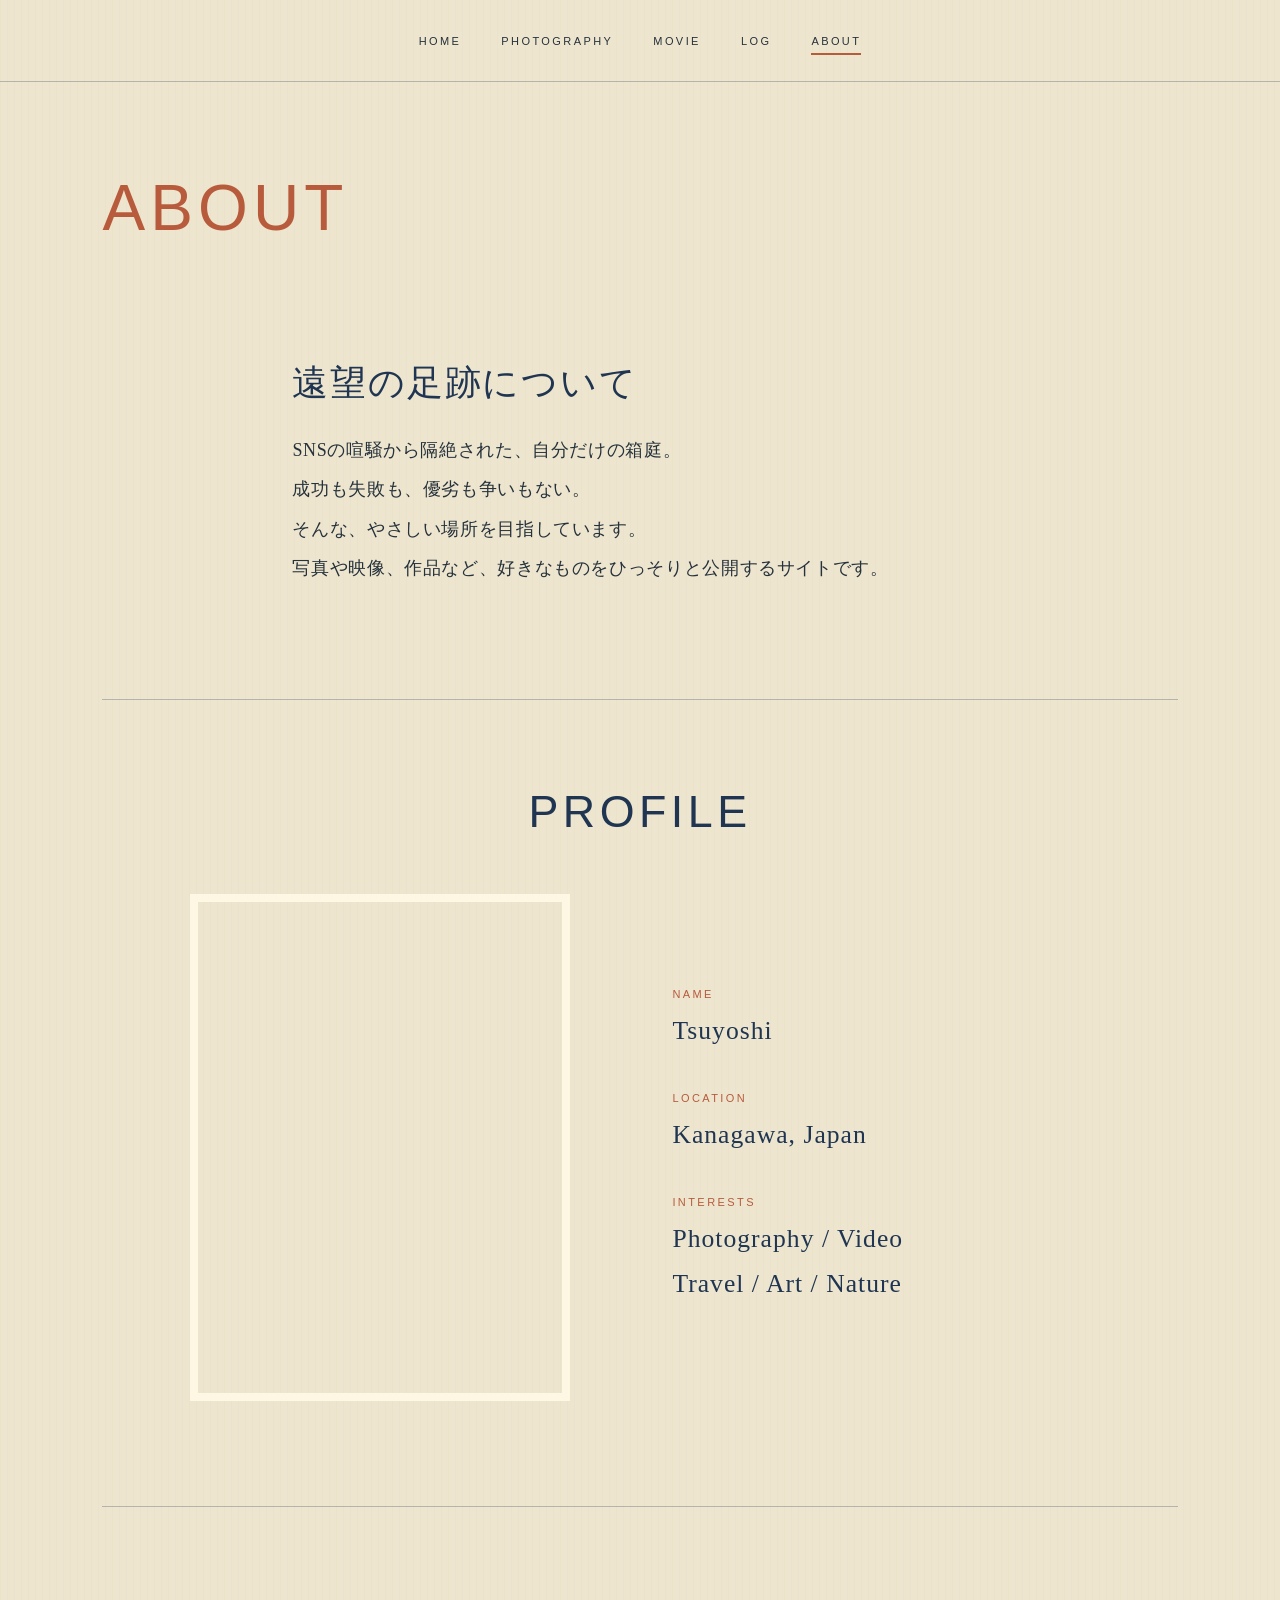
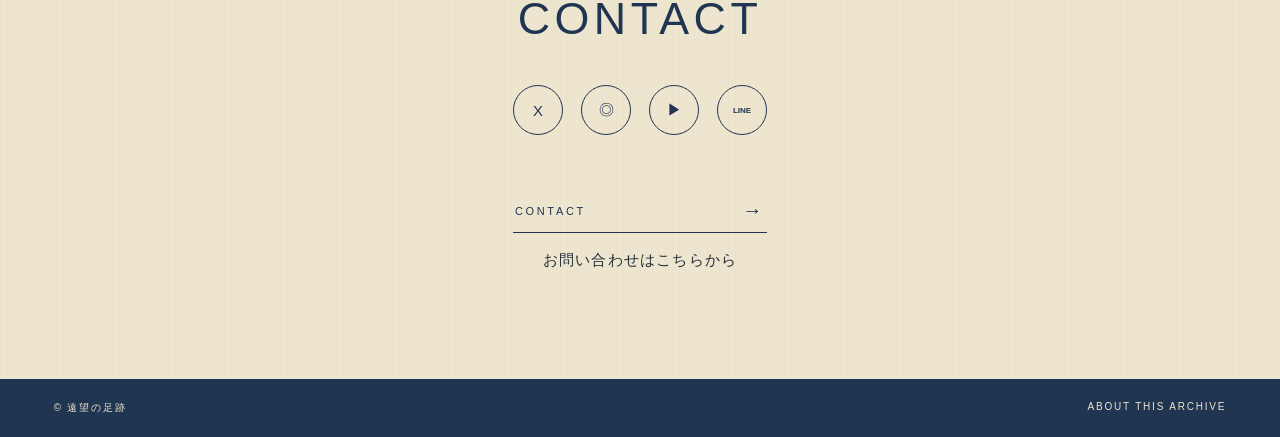
==== about.html @ 8e4e7ecf "遠望の足跡の完成版を公開" ====
<!doctype html>
<html lang="ja">
<head>
  <meta charset="utf-8">
  <meta name="viewport" content="width=device-width,initial-scale=1">
  <title>ABOUT｜遠望の足跡</title>
  <link rel="stylesheet" href="pages.css?v=20260721-1">
  <link rel="stylesheet" href="logo-layout.css?v=20260721-8">
</head>
<body data-page="about">
  <div id="previewBadge" class="preview" hidden>下書きプレビュー — まだ公開されていません</div>
  <header class="mast">
    <nav class="nav site-nav">
      <a class="local" href="./">HOME</a>
      <a class="local" href="gallery.html">PHOTOGRAPHY</a>
      <a class="local" href="films.html">MOVIE</a>
      <a class="local" href="log.html">LOG</a>
      <a aria-current="page" href="about.html">ABOUT</a>
    </nav>
  </header>
  <main>
    <section class="photo-intro about-intro">
      <h1>ABOUT</h1>
    </section>
    <section class="about-page about-statement">
      <h2>遠望の足跡について</h2>
      <p>SNSの喧騒から隔絶された、自分だけの箱庭。<br>成功も失敗も、優劣も争いもない。<br>そんな、やさしい場所を目指しています。<br>写真や映像、作品など、好きなものをひっそりと公開するサイトです。</p>
    </section>
    <section class="profile-section">
      <h2>PROFILE</h2>
      <div class="profile-layout">
        <div class="profile-photo" role="img" aria-label="プロフィール写真（仮）"></div>
        <dl class="profile-data">
          <div><dt>NAME</dt><dd>Tsuyoshi</dd></div>
          <div><dt>LOCATION</dt><dd>Kanagawa, Japan</dd></div>
          <div><dt>INTERESTS</dt><dd>Photography / Video<br>Travel / Art / Nature</dd></div>
        </dl>
      </div>
    </section>
    <section class="about-contact">
      <h2>CONTACT</h2>
      <nav class="about-socials" aria-label="SNSリンク">
        <a href="https://x.com/Koki_Sakuraba" target="_blank" rel="noopener noreferrer" aria-label="X（旧Twitter）">X</a>
        <a href="https://www.instagram.com/enbo_no_ashiato/" target="_blank" rel="noopener noreferrer" aria-label="Instagram">◎</a>
        <a href="https://www.youtube.com/channel/UClKih80X513urWB7ibAE87Q" target="_blank" rel="noopener noreferrer" aria-label="YouTube">▶</a>
        <a href="https://lin.ee/Te5DMjh" target="_blank" rel="noopener noreferrer" aria-label="LINE公式アカウント"><small>LINE</small></a>
      </nav>
      <a class="about-contact-link" href="mailto:enbo_no_ashiato@icloud.com"><span>CONTACT</span><b>→</b></a>
      <p>お問い合わせはこちらから</p>
    </section>
  </main>
  <footer><span>© 遠望の足跡</span><span>ABOUT THIS ARCHIVE</span></footer>
  <script src="site.js?v=20260721-4"></script>
</body>
</html>
---- pages.css ----
:root{--cream:#eee5cf;--paper:#f8f1df;--indigo:#1f3551;--ink:#26323b;--orange:#b75b3c;--line:rgba(31,53,81,.28)}*{box-sizing:border-box}html{scroll-behavior:smooth}body{margin:0;background:var(--cream);color:var(--ink);font-family:"Yu Mincho","Hiragino Mincho ProN",serif;background-image:linear-gradient(90deg,rgba(31,53,81,.02) 1px,transparent 1px);background-size:7px 100%}a{color:inherit;text-decoration:none}.preview{position:sticky;top:0;z-index:20;padding:9px;background:var(--orange);color:white;text-align:center;font:12px Arial,sans-serif}.mast{height:82px;border-bottom:1px solid var(--line);display:grid;grid-template-columns:220px 1fr 220px;align-items:center;padding:0 4.2vw}.logo img{display:block;width:190px;height:54px;object-fit:contain;object-position:left}.nav{justify-self:center;display:flex;gap:40px;font:11px Arial,sans-serif;letter-spacing:.22em;text-transform:uppercase}.nav a{position:relative}.nav a:hover:after,.nav a[aria-current=page]:after{content:"";position:absolute;left:0;right:0;bottom:-8px;height:2px;background:var(--orange)}.home{justify-self:end;font:10px Arial,sans-serif;letter-spacing:.18em}.hero{min-height:650px;display:grid;grid-template-columns:.75fr 1.25fr;gap:7vw;padding:62px 8vw;position:relative}.kicker{color:var(--orange);font:11px Arial,sans-serif;letter-spacing:.3em;text-transform:uppercase}.hero h1{margin:25px 0 0;color:var(--indigo);font-size:clamp(62px,8vw,120px);font-weight:400;line-height:.95;letter-spacing:-.08em}.reading{color:var(--indigo);font-size:11px;letter-spacing:.3em}.tagline{margin-top:32px;font-size:14px;line-height:2.1;letter-spacing:.06em}.hero-media{position:relative;min-height:510px}.hero-main,.hero-sub{position:absolute;background:center/cover;filter:sepia(.18) saturate(.72)}.hero-main{inset:0 14% 60px 0}.hero-sub{right:0;bottom:0;width:40%;height:235px;border:9px solid var(--paper);transform:rotate(2deg)}.feature{position:absolute;left:0;bottom:17px;font-size:11px;letter-spacing:.08em}.feature b{color:var(--orange);margin-right:12px}.selected{padding:66px 5vw 80px;background:var(--indigo);color:var(--cream)}.section-head{display:flex;justify-content:space-between;align-items:end;padding-bottom:18px;border-bottom:1px solid rgba(238,229,207,.3)}.section-head h2{margin:0;font-size:30px;font-weight:400;letter-spacing:.1em}.section-head a{font:10px Arial,sans-serif;letter-spacing:.18em}.cards{display:grid;grid-template-columns:repeat(3,1fr);gap:18px;margin-top:30px}.card-media{height:245px;background:center/cover;border:8px solid #17283e;filter:sepia(.16) saturate(.74)}.card h3{margin:13px 0 0;font-weight:400;font-size:15px}.card em{display:block;margin-top:7px;color:#d18767;font:italic 11px Georgia,serif}.card p{font-size:11px;line-height:1.8;color:rgba(238,229,207,.72)}.about{display:grid;grid-template-columns:.5fr 1.5fr;gap:7vw;padding:105px 14vw 120px 8vw}.about small{color:var(--orange);font:10px Arial,sans-serif;letter-spacing:.22em}.about h2,.intro h1{margin:0;color:var(--indigo);font-size:clamp(42px,5vw,72px);font-weight:400;line-height:1.4}.about p{font-size:14px;line-height:2.3}.intro{display:grid;grid-template-columns:.5fr 1.5fr;gap:7vw;padding:85px 8vw 70px;border-bottom:1px solid var(--line)}.intro small{color:var(--orange);font:10px Arial,sans-serif;letter-spacing:.22em}.intro p{max-width:620px;line-height:2}.works-grid{display:grid;grid-template-columns:repeat(2,minmax(0,1fr));gap:56px 24px;padding:70px 8vw 110px}.work:nth-child(3n+1){grid-column:span 2}.work-image{min-height:350px;background:center/cover;border:8px solid var(--paper);filter:sepia(.16) saturate(.74)}.work:nth-child(3n+1) .work-image{min-height:500px}.work h2{color:var(--indigo);font-size:20px;font-weight:400}.work p{font-size:12px;line-height:1.9}.video{position:relative;aspect-ratio:16/9;background:#17283e center/cover;border:8px solid var(--paper)}.video iframe{position:absolute;inset:0;width:100%;height:100%;border:0}.empty{grid-column:1/-1;padding:80px 20px;border:1px solid var(--line);text-align:center;line-height:2}footer{display:flex;justify-content:space-between;padding:22px 4.2vw;background:var(--indigo);color:var(--cream);font:10px Arial,sans-serif;letter-spacing:.18em}@media(max-width:760px){.mast{height:68px;grid-template-columns:1fr auto;padding:0 20px}.logo img{width:135px;height:48px}.nav{display:none}.hero{grid-template-columns:1fr;padding:48px 20px}.hero h1{font-size:64px}.hero-media{min-height:430px}.hero-main{right:12%;bottom:90px}.hero-sub{width:43%;height:170px}.cards{grid-template-columns:1fr}.selected{padding:48px 20px}.about,.intro{grid-template-columns:1fr;padding:70px 20px}.works-grid{grid-template-columns:1fr;padding:50px 20px 80px}.work:nth-child(3n+1){grid-column:auto}.work-image,.work:nth-child(3n+1) .work-image{min-height:280px}footer{padding:20px;gap:16px;flex-wrap:wrap}}
---- logo-layout.css ----
.page-index{color:var(--orange);font:10px Arial,sans-serif;letter-spacing:.25em}
.hero{grid-template-columns:.75fr 1.25fr;gap:7vw;padding-left:8vw}
.hero-logo-link{display:block;width:min(100%,470px);margin:28px 0 0}
.hero-logo{display:block;width:100%;height:auto}
.hero-main{inset:0 14% 60px 0}
.hero-sub{right:0;bottom:0;width:40%;height:235px;border:9px solid var(--paper);transform:rotate(2deg)}
.feature{display:none}
.tagline{font-size:0}.tagline:after{content:"旅、写真、記録。";font-size:14px}
.category-card{display:block;transition:transform .25s ease,opacity .25s ease}.category-card:hover{transform:translateY(-5px);opacity:.88}.category-card h3{letter-spacing:.12em}.category-card .card-media{transition:filter .25s ease}.category-card:hover .card-media{filter:sepia(.08) saturate(.95)}
.category-card em{font-style:normal}.selected .section-head>a{display:none}.selected .section-head h2{font-size:0}.selected .section-head h2:after{content:"足跡をたどる";font-size:30px}
.category-card h3{font-size:18px}.category-card em{font-size:13px}.category-card p{font-size:13px;line-height:1.9}
.about{display:grid;grid-template-columns:minmax(0,1fr) minmax(250px,360px);align-items:center;gap:8vw;padding:90px 8vw 105px}.about small{display:none}.about>div{max-width:900px}.about h2{font-size:clamp(22px,2.4vw,34px);line-height:1.65;letter-spacing:.02em;text-align:left}.about p{max-width:760px;margin-top:28px;text-align:left}.about-visual{width:100%;justify-self:end}.about-photo{width:100%;aspect-ratio:3/4;background:center/cover;filter:sepia(.14) saturate(.78);border:8px solid var(--paper)}.about-link{display:flex;justify-content:space-between;align-items:center;padding:18px 2px 10px;border-bottom:1px solid var(--indigo);color:var(--indigo);font:11px Arial,sans-serif;letter-spacing:.24em}.about-link b{font-size:20px;font-weight:400;line-height:1;transition:transform .2s ease}.about-link:hover b{transform:translateX(6px)}
.social-links{display:flex;gap:16px;margin-top:42px}.social-links a{display:grid;place-items:center;width:48px;height:48px;border:1px solid var(--indigo);border-radius:50%;color:var(--indigo);transition:background .2s ease,color .2s ease,transform .2s ease}.social-links a:hover{background:var(--indigo);color:var(--cream);transform:translateY(-3px)}.social-links small{position:absolute;width:1px;height:1px;overflow:hidden}.social-icon{font:14px Arial,sans-serif}.social-instagram{font-size:25px;line-height:1}.social-youtube{font-size:15px;padding-left:2px}.social-line{font-size:8px;font-weight:700;letter-spacing:-.04em}
.contact-link{display:flex;justify-content:space-between;align-items:center;max-width:360px;margin-top:32px;padding:18px 2px 10px;border-bottom:1px solid var(--indigo);color:var(--indigo);font:11px Arial,sans-serif;letter-spacing:.24em}.contact-link b{font-size:20px;font-weight:400;line-height:1;transition:transform .2s ease}.contact-link:hover b{transform:translateX(6px)}
@media(max-width:760px){.about{grid-template-columns:1fr;gap:42px}.about-visual{max-width:320px;justify-self:start}}
[data-page="gallery"] .intro{display:block;border-bottom:0;padding:85px 8vw 70px}
[data-page="gallery"] .intro small{display:none}
[data-page="gallery"] .intro h1{font-size:0;text-align:left}
[data-page="gallery"] .intro h1:after{content:"PHOTOGRAPHY";font:400 clamp(38px,5vw,64px)/1.3 Arial,sans-serif;letter-spacing:.08em}
[data-page="gallery"] .intro p{margin-top:22px}
[data-page="gallery"] .photography-lead{line-height:2.15;letter-spacing:.035em}
@media(max-width:760px){[data-page="gallery"] .intro{padding:60px 20px 45px}}
.photo-intro,.featured-photo,.latest-photos,.photo-categories,.archive-intro,.archive-photo-grid{width:min(1180px,84vw);margin-inline:auto}.photo-intro{padding:85px 0 70px}.photo-intro h1,.archive-intro h1{margin:0;color:var(--indigo);font:400 clamp(38px,5vw,64px)/1.3 Arial,sans-serif;letter-spacing:.08em}.photo-intro p{margin:24px 0 0;line-height:2.15;letter-spacing:.035em}.featured-photo{padding-bottom:90px}.featured-image{width:100%;aspect-ratio:16/8.8;background:center/cover;border:8px solid var(--paper);filter:sepia(.12) saturate(.82)}.featured-photo h2,.latest-grid h3{margin:14px 0 0;color:var(--indigo);font-weight:400;letter-spacing:.06em}.latest-photos{padding:74px 0 88px;border-top:1px solid var(--line)}.photo-section-heading{display:flex;align-items:end;justify-content:space-between;margin-bottom:28px}.photo-section-heading h2{margin:0;color:var(--indigo);font:400 22px Arial,sans-serif;letter-spacing:.16em}.photo-section-heading small{color:var(--orange);letter-spacing:.12em}.latest-grid{display:grid;grid-template-columns:repeat(3,1fr);gap:22px}.latest-grid article>div{aspect-ratio:16/10;background:center/cover;border:7px solid var(--paper);filter:sepia(.12) saturate(.82)}.more-link{display:flex;align-items:center;justify-content:space-between;width:210px;margin:44px 0 0 auto;padding:12px 2px;border-bottom:1px solid var(--indigo);color:var(--indigo);font:11px Arial,sans-serif;letter-spacing:.24em}.more-link b{font-size:20px;font-weight:400}.photo-categories{padding:78px 0 110px;border-top:1px solid var(--line)}.category-photo-grid{display:grid;grid-template-columns:repeat(5,1fr);gap:20px}.category-photo-grid a>div{aspect-ratio:1;background:center/cover;border:7px solid var(--paper);filter:sepia(.12) saturate(.82);transition:transform .25s ease,filter .25s ease}.category-photo-grid a:hover>div{transform:translateY(-5px);filter:sepia(.04) saturate(1)}.category-photo-grid span{display:block;margin-top:13px;color:var(--indigo);font-size:13px;letter-spacing:.08em}.archive-intro{padding:80px 0 58px}.archive-intro>a{display:inline-block;margin-bottom:28px;color:var(--orange);font:10px Arial,sans-serif;letter-spacing:.18em}.archive-intro p{line-height:2}.archive-photo-grid{display:grid;grid-template-columns:repeat(3,1fr);gap:50px 22px;padding-bottom:110px}.archive-photo-grid article>div{aspect-ratio:4/3;background:center/cover;border:7px solid var(--paper);filter:sepia(.12) saturate(.82)}.archive-photo-grid h2{margin:13px 0 0;color:var(--indigo);font-size:15px;font-weight:400}
@media(max-width:760px){.photo-intro,.featured-photo,.latest-photos,.photo-categories,.archive-intro,.archive-photo-grid{width:auto;margin-inline:20px}.photo-intro{padding:58px 0 48px}.featured-photo{padding-bottom:65px}.featured-image{aspect-ratio:4/3}.photo-section-heading{display:block}.photo-section-heading small{display:block;margin-top:9px}.latest-grid{grid-template-columns:1fr}.category-photo-grid{grid-template-columns:repeat(2,1fr)}.category-photo-grid a:last-child{grid-column:1/-1;width:calc(50% - 10px)}.archive-photo-grid{grid-template-columns:1fr}.more-link{margin-top:34px}.archive-intro h1{font-size:36px}}
.photo-intro h1{color:var(--orange)}.photo-section-heading small{display:none}.zoomable-photo{cursor:zoom-in}.zoomable-photo:focus-visible{outline:3px solid var(--orange);outline-offset:4px}.lightbox-open{overflow:hidden}.photo-lightbox[hidden]{display:none}.photo-lightbox{position:fixed;inset:0;z-index:1000;display:grid;place-items:center;padding:50px;background:rgba(13,24,34,.92);cursor:zoom-out}.photo-lightbox img{display:block;max-width:100%;max-height:calc(100vh - 70px);width:auto;height:auto;object-fit:contain;box-shadow:0 18px 60px rgba(0,0,0,.35)}.photo-lightbox-close{position:fixed;top:18px;right:24px;width:42px;height:42px;border:1px solid rgba(255,255,255,.55);border-radius:50%;background:transparent;color:white;font:300 28px/1 Arial,sans-serif;cursor:pointer}.photo-lightbox-close:hover{background:white;color:var(--indigo)}@media(max-width:760px){.photo-lightbox{padding:58px 15px 20px}}
.movie-intro{width:min(1180px,84vw);margin-inline:auto}.movie-intro p{line-height:2.15;letter-spacing:.035em}@media(max-width:760px){.movie-intro{width:auto;margin-inline:20px}}
[data-page="films"] .works-grid{grid-template-columns:repeat(2,minmax(0,1fr));gap:58px 26px;padding-top:30px}[data-page="films"] .work:nth-child(3n+1){grid-column:auto}[data-page="films"] .work-image,[data-page="films"] .work:nth-child(3n+1) .work-image{min-height:0;aspect-ratio:16/9}[data-page="films"] .video{aspect-ratio:16/9}[data-page="films"] .work h2{margin:14px 0 0;font-size:17px;letter-spacing:.06em}[data-page="films"] .work p{display:none}@media(max-width:760px){[data-page="films"] .works-grid{grid-template-columns:1fr;gap:42px;padding-top:10px}}
.log-intro{width:min(1180px,84vw);margin-inline:auto}.log-intro p{line-height:2.15;letter-spacing:.035em}@media(max-width:760px){.log-intro{width:auto;margin-inline:20px}}
.log-layout{display:grid;grid-template-columns:minmax(0,1fr) 260px;gap:80px;width:min(1180px,84vw);margin:0 auto;padding:10px 0 110px}.log-layout .journal{max-width:none;margin:0;padding:0}.log-sidebar{padding-top:22px}.log-sidebar section+section{margin-top:52px}.log-sidebar h2{margin:0 0 16px;padding-bottom:12px;border-bottom:1px solid var(--line);color:var(--orange);font:11px Arial,sans-serif;letter-spacing:.2em}.log-sidebar a{display:flex;justify-content:space-between;gap:20px;padding:12px 2px;border-bottom:1px solid rgba(31,53,81,.13);font-size:12px;letter-spacing:.05em;transition:color .2s ease,padding .2s ease}.log-sidebar a:hover,.log-sidebar a[aria-current="page"]{color:var(--orange);padding-left:7px}.log-sidebar a span{font:10px Arial,sans-serif}.log-empty{padding:40px 0;line-height:2}@media(max-width:760px){.log-layout{grid-template-columns:1fr;gap:60px;width:auto;margin:0 20px;padding-bottom:80px}.log-sidebar{display:grid;grid-template-columns:1fr 1fr;gap:30px}.log-sidebar section+section{margin-top:0}}@media(max-width:480px){.log-sidebar{grid-template-columns:1fr}.log-sidebar section+section{margin-top:20px}}
.journal article[hidden]{display:none}
.log-post-content{min-width:0}.log-post-content p{margin:16px 0 0;grid-column:auto}.log-post-image{display:block;width:100%;max-height:520px;margin:20px 0 18px;object-fit:cover;border:7px solid var(--paper);filter:sepia(.08) saturate(.9)}.log-sidebar-empty{font-size:12px;line-height:1.8}
.about-intro{width:min(1180px,84vw);margin-inline:auto;padding-bottom:35px}@media(max-width:760px){.about-intro{width:auto;margin-inline:20px;padding-bottom:20px}}
.about-statement{max-width:none;width:min(1180px,84vw);margin-inline:auto;padding:38px 0 120px;border-top:0}.about-statement h2{margin:0;color:var(--indigo);font-size:clamp(24px,2.8vw,38px);font-weight:400;line-height:1.6;letter-spacing:.05em}.about-statement>p{max-width:820px;margin:18px 0 0;font-size:15px;line-height:2.3;letter-spacing:.035em}@media(max-width:760px){.about-statement{width:auto;margin-inline:20px;padding:32px 0 85px}.about-statement>p{font-size:14px;line-height:2.2}}
.profile-section,.about-contact{width:min(1180px,84vw);margin-inline:auto;padding:82px 0 105px;border-top:1px solid var(--line)}.profile-section>h2,.about-contact>h2{margin:0 0 54px;color:var(--indigo);font:400 clamp(28px,3.5vw,48px)/1.3 Arial,sans-serif;letter-spacing:.1em}.profile-layout{display:grid;grid-template-columns:minmax(240px,380px) minmax(0,1fr);gap:8vw;align-items:center}.profile-photo{width:100%;aspect-ratio:3/4;background:url('https://images.unsplash.com/photo-1500530855697-b586d89ba3ee?auto=format&fit=crop&w=1000&q=88') center/cover;border:8px solid var(--paper);filter:sepia(.12) saturate(.78)}.profile-data{margin:0}.profile-data>div+div{margin-top:38px}.profile-data dt{color:var(--orange);font:11px Arial,sans-serif;letter-spacing:.22em}.profile-data dd{margin:9px 0 0;color:var(--indigo);font-size:clamp(18px,2vw,27px);line-height:1.75;letter-spacing:.04em}.about-contact{text-align:center}.about-contact>h2{margin-bottom:38px}.about-socials{display:flex;justify-content:center;gap:18px}.about-socials a{display:grid;place-items:center;width:50px;height:50px;border:1px solid var(--indigo);border-radius:50%;color:var(--indigo);font:15px Arial,sans-serif;transition:background .2s ease,color .2s ease,transform .2s ease}.about-socials a:hover{background:var(--indigo);color:var(--cream);transform:translateY(-3px)}.about-socials small{font-size:8px;font-weight:700}.about-contact-link{display:flex;justify-content:space-between;align-items:center;width:min(360px,100%);margin:48px auto 0;padding:16px 2px 10px;border-bottom:1px solid var(--indigo);color:var(--indigo);font:11px Arial,sans-serif;letter-spacing:.24em}.about-contact-link b{font-size:20px;font-weight:400;transition:transform .2s ease}.about-contact-link:hover b{transform:translateX(6px)}.about-contact>p{margin:14px 0 0;font-size:12px;letter-spacing:.08em}@media(max-width:760px){.profile-section,.about-contact{width:auto;margin-inline:20px;padding:65px 0 80px}.profile-section>h2,.about-contact>h2{margin-bottom:36px}.profile-layout{grid-template-columns:1fr;gap:42px}.profile-photo{max-width:320px}.profile-data>div+div{margin-top:28px}}
.about-statement,.about-contact{text-align:center}.about-statement>h2,.about-statement>p{max-width:820px;margin-left:auto;margin-right:auto;text-align:left}.profile-section{text-align:center}.profile-layout{max-width:900px;margin-inline:auto;text-align:left}.about-contact>h2{margin-bottom:38px}.about-socials{justify-content:center;width:254px;margin-inline:auto}.about-contact-link{width:254px;margin:48px auto 0}.about-contact>p{font-size:15px;line-height:1.8}@media(max-width:760px){.profile-photo{margin-inline:auto}}
.reading{position:absolute;width:1px;height:1px;overflow:hidden;clip:rect(0 0 0 0);white-space:nowrap}
.mast{grid-template-columns:1fr}.site-nav{justify-self:center}.journal,.about-page{max-width:900px;margin:auto;padding:70px 8vw 110px}.journal article{display:grid;grid-template-columns:150px 1fr;gap:0 30px;padding:34px 0;border-bottom:1px solid var(--line)}.journal time,.about-page dt{color:var(--orange);font:10px Arial,sans-serif;letter-spacing:.18em}.journal h2{margin:0;color:var(--indigo);font-weight:400}.journal p{grid-column:2;line-height:2}.about-page>p{font-size:18px;line-height:2.2}.about-page dl{display:grid;grid-template-columns:150px 1fr;margin-top:60px;border-top:1px solid var(--line)}.about-page dt,.about-page dd{margin:0;padding:22px 0;border-bottom:1px solid var(--line)}
@media(max-width:760px){.mast{display:block;height:auto;padding:0;overflow-x:auto}.site-nav{display:flex;width:max-content;min-width:100%;gap:24px;padding:25px 20px}.hero{grid-template-columns:1fr;padding:44px 20px 48px}.hero-logo-link{width:88%;margin-top:22px}.hero-main{inset:0 12% 70px 0}.hero-sub{width:54%;height:145px}.journal,.about-page{padding:50px 20px 80px}.journal article{grid-template-columns:1fr}.journal h2{margin-top:12px}.journal p{grid-column:1}.about-page dl{grid-template-columns:110px 1fr}}
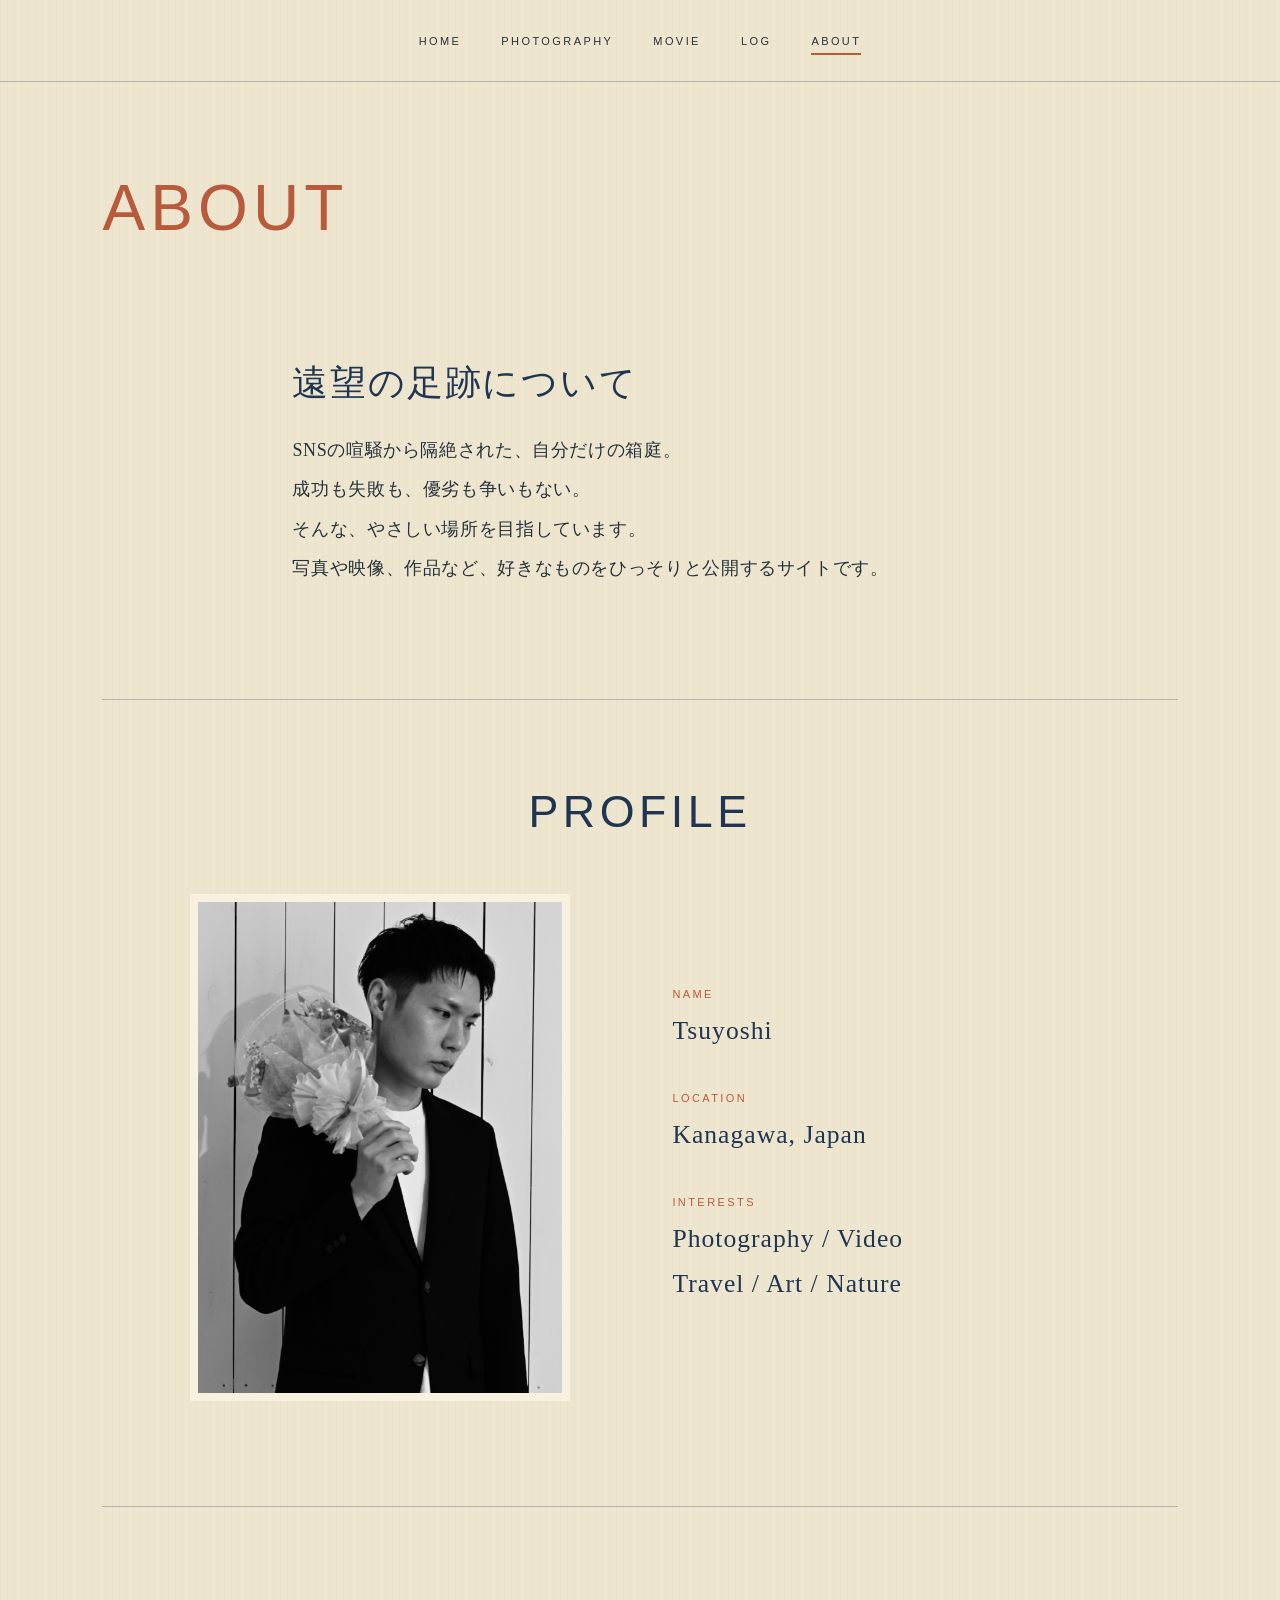
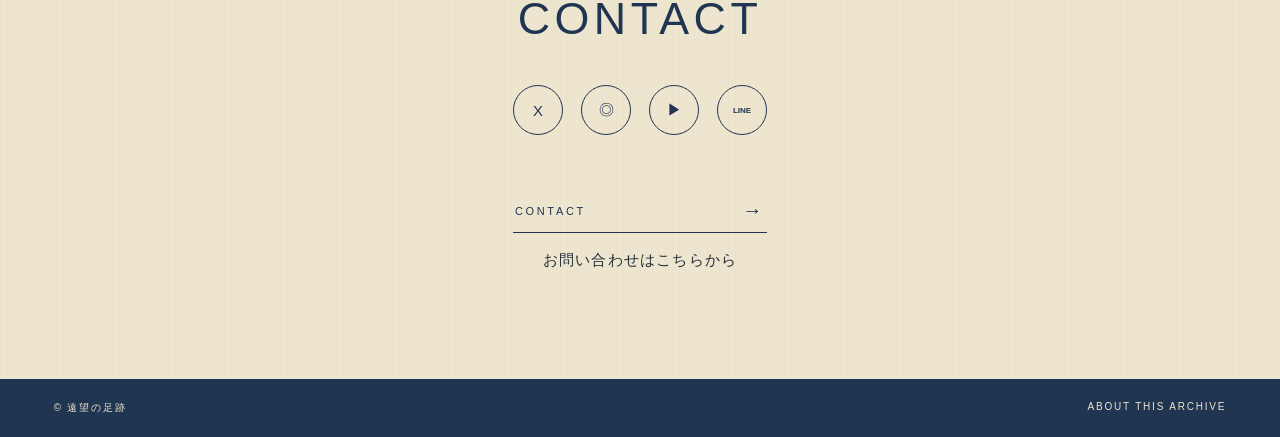
==== commit 7cd6b9fa: "編集室からサイトを更新" ====
--- a/about.html
+++ b/about.html
@@ -5,7 +5,7 @@
   <meta name="viewport" content="width=device-width,initial-scale=1">
   <title>ABOUT｜遠望の足跡</title>
   <link rel="stylesheet" href="pages.css?v=20260721-1">
-  <link rel="stylesheet" href="logo-layout.css?v=20260721-8">
+  <link rel="stylesheet" href="logo-layout.css?v=20260723-6">
 </head>
 <body data-page="about">
   <div id="previewBadge" class="preview" hidden>下書きプレビュー — まだ公開されていません</div>
--- a/logo-layout.css
+++ b/logo-layout.css
@@ -36,3 +36,272 @@
 .reading{position:absolute;width:1px;height:1px;overflow:hidden;clip:rect(0 0 0 0);white-space:nowrap}
 .mast{grid-template-columns:1fr}.site-nav{justify-self:center}.journal,.about-page{max-width:900px;margin:auto;padding:70px 8vw 110px}.journal article{display:grid;grid-template-columns:150px 1fr;gap:0 30px;padding:34px 0;border-bottom:1px solid var(--line)}.journal time,.about-page dt{color:var(--orange);font:10px Arial,sans-serif;letter-spacing:.18em}.journal h2{margin:0;color:var(--indigo);font-weight:400}.journal p{grid-column:2;line-height:2}.about-page>p{font-size:18px;line-height:2.2}.about-page dl{display:grid;grid-template-columns:150px 1fr;margin-top:60px;border-top:1px solid var(--line)}.about-page dt,.about-page dd{margin:0;padding:22px 0;border-bottom:1px solid var(--line)}
 @media(max-width:760px){.mast{display:block;height:auto;padding:0;overflow-x:auto}.site-nav{display:flex;width:max-content;min-width:100%;gap:24px;padding:25px 20px}.hero{grid-template-columns:1fr;padding:44px 20px 48px}.hero-logo-link{width:88%;margin-top:22px}.hero-main{inset:0 12% 70px 0}.hero-sub{width:54%;height:145px}.journal,.about-page{padding:50px 20px 80px}.journal article{grid-template-columns:1fr}.journal h2{margin-top:12px}.journal p{grid-column:1}.about-page dl{grid-template-columns:110px 1fr}}
+
+/* 写真中心のページは4:3、MOVIEだけ16:9を維持する。 */
+.hero{
+  min-height:0;
+  align-items:start;
+}
+.hero-media{
+  min-height:0;
+  aspect-ratio:4/3;
+  align-self:start;
+}
+.hero-main{
+  inset:auto;
+  top:0;
+  left:0;
+  width:86%;
+  height:auto;
+  aspect-ratio:4/3;
+}
+.hero-sub{
+  height:auto;
+  aspect-ratio:4/3;
+}
+.card-media{
+  height:auto;
+  aspect-ratio:4/3;
+}
+.featured-image,
+.latest-grid article>div,
+.category-photo-grid a>div,
+.archive-photo-grid article>div,
+.work-image,
+.log-post-image{
+  min-height:0;
+  height:auto;
+  aspect-ratio:4/3;
+  object-fit:cover;
+}
+[data-page="films"] .work-image,
+[data-page="films"] .video{
+  aspect-ratio:16/9;
+}
+@media(max-width:760px){
+  .hero-media{
+    min-height:0;
+    aspect-ratio:4/3;
+  }
+  .hero-main{
+    inset:auto;
+    top:0;
+    left:0;
+    width:88%;
+  }
+  .hero-sub{
+    width:54%;
+    height:auto;
+  }
+}
+
+/* 写真と映像は作品本来の色をそのまま表示する。 */
+.hero-main,
+.hero-sub,
+.card-media,
+.work-image,
+.about-photo,
+.featured-image,
+.latest-grid article>div,
+.category-photo-grid a>div,
+.archive-photo-grid article>div,
+.log-post-image,
+.profile-photo{
+  filter:none;
+}
+.category-card:hover{
+  opacity:1;
+}
+.category-card:hover .card-media,
+.category-photo-grid a:hover>div{
+  filter:none;
+}
+
+/* 作品への入口に、色を変えない穏やかなホバー表現を加える。 */
+.category-card,
+.category-photo-grid a,
+.zoomable-photo{
+  will-change:transform;
+  transition:transform .6s cubic-bezier(.22,.61,.36,1);
+}
+.category-card .card-media,
+.category-photo-grid a>div{
+  transition:transform .8s cubic-bezier(.22,.61,.36,1);
+}
+.category-card h3,
+.category-photo-grid span{
+  position:relative;
+  width:max-content;
+  padding-bottom:7px;
+}
+.category-card h3::after,
+.category-photo-grid span::after{
+  content:"";
+  position:absolute;
+  left:0;
+  bottom:0;
+  width:100%;
+  height:1px;
+  background:var(--orange);
+  transform:scaleX(0);
+  transform-origin:left center;
+  transition:transform .55s cubic-bezier(.22,.61,.36,1);
+}
+@media(hover:hover){
+  .category-card:hover,
+  .category-card:focus-visible,
+  .category-photo-grid a:hover,
+  .category-photo-grid a:focus-visible{
+    transform:translateY(-5px);
+  }
+  .category-card:hover .card-media,
+  .category-card:focus-visible .card-media,
+  .category-photo-grid a:hover>div,
+  .category-photo-grid a:focus-visible>div{
+    transform:scale(1.025);
+  }
+  .zoomable-photo:hover,
+  .zoomable-photo:focus-visible{
+    transform:translateY(-3px) scale(1.018);
+  }
+  .category-card:hover h3::after,
+  .category-card:focus-visible h3::after,
+  .category-photo-grid a:hover span::after,
+  .category-photo-grid a:focus-visible span::after{
+    transform:scaleX(1);
+  }
+}
+@media(hover:none){
+  .category-card:active,
+  .category-photo-grid a:active{
+    transform:translateY(-3px);
+  }
+  .category-card:active .card-media,
+  .category-photo-grid a:active>div{
+    transform:scale(1.018);
+  }
+  .zoomable-photo:active{
+    transform:translateY(-2px) scale(1.012);
+  }
+  .category-card:active h3::after,
+  .category-photo-grid a:active span::after{
+    transform:scaleX(1);
+  }
+}
+@media(prefers-reduced-motion:reduce){
+  .category-card,
+  .category-photo-grid a,
+  .zoomable-photo,
+  .category-card .card-media,
+  .category-photo-grid a>div,
+  .category-card h3::after,
+  .category-photo-grid span::after{
+    transition:none;
+  }
+  .category-card:hover,
+  .category-card:focus-visible,
+  .category-card:active,
+  .category-photo-grid a:hover,
+  .category-photo-grid a:focus-visible,
+  .category-photo-grid a:active,
+  .zoomable-photo:hover,
+  .zoomable-photo:focus-visible,
+  .zoomable-photo:active,
+  .category-card:hover .card-media,
+  .category-card:focus-visible .card-media,
+  .category-card:active .card-media,
+  .category-photo-grid a:hover>div,
+  .category-photo-grid a:focus-visible>div,
+  .category-photo-grid a:active>div{
+    transform:none;
+  }
+}
+
+/* ABOUT・MORE・CONTACTの矢印を、同じ動きと色変化に揃える。 */
+.about-link b,
+.more-link b,
+.about-contact-link b{
+  color:inherit;
+  transition:transform .22s ease,color .16s ease;
+}
+@media(hover:hover){
+  .about-link:hover b,
+  .about-link:focus-visible b,
+  .more-link:hover b,
+  .more-link:focus-visible b,
+  .about-contact-link:hover b,
+  .about-contact-link:focus-visible b{
+    color:var(--orange);
+    transform:translateX(6px);
+    transition-delay:0s,.12s;
+  }
+}
+@media(hover:none){
+  .about-link:active b,
+  .more-link:active b,
+  .about-contact-link:active b{
+    color:var(--orange);
+    transform:translateX(6px);
+  }
+}
+@media(prefers-reduced-motion:reduce){
+  .about-link:hover b,
+  .about-link:focus-visible b,
+  .about-link:active b,
+  .more-link:hover b,
+  .more-link:focus-visible b,
+  .more-link:active b,
+  .about-contact-link:hover b,
+  .about-contact-link:focus-visible b,
+  .about-contact-link:active b{
+    transform:none;
+    transition:none;
+  }
+}
+
+/* カテゴリ名の下を、短い線が左から右へ走り抜ける。 */
+.category-card h3,
+.category-photo-grid span{
+  overflow:hidden;
+}
+.category-card h3::after,
+.category-photo-grid span::after{
+  left:-58%;
+  width:52%;
+  opacity:0;
+  transform:none;
+  transition:none;
+}
+@keyframes category-line-sweep{
+  0%{left:-58%;opacity:0}
+  14%{opacity:1}
+  72%{opacity:1}
+  100%{left:108%;opacity:0}
+}
+@media(hover:hover){
+  .category-card:hover h3::after,
+  .category-card:focus-visible h3::after,
+  .category-photo-grid a:hover span::after,
+  .category-photo-grid a:focus-visible span::after{
+    transform:none;
+    animation:category-line-sweep .9s cubic-bezier(.22,.61,.36,1) both;
+  }
+}
+@media(hover:none){
+  .category-card:active h3::after,
+  .category-photo-grid a:active span::after{
+    transform:none;
+    animation:category-line-sweep .72s cubic-bezier(.22,.61,.36,1) both;
+  }
+}
+@media(prefers-reduced-motion:reduce){
+  .category-card:hover h3::after,
+  .category-card:focus-visible h3::after,
+  .category-card:active h3::after,
+  .category-photo-grid a:hover span::after,
+  .category-photo-grid a:focus-visible span::after,
+  .category-photo-grid a:active span::after{
+    animation:none;
+    opacity:0;
+  }
+}
